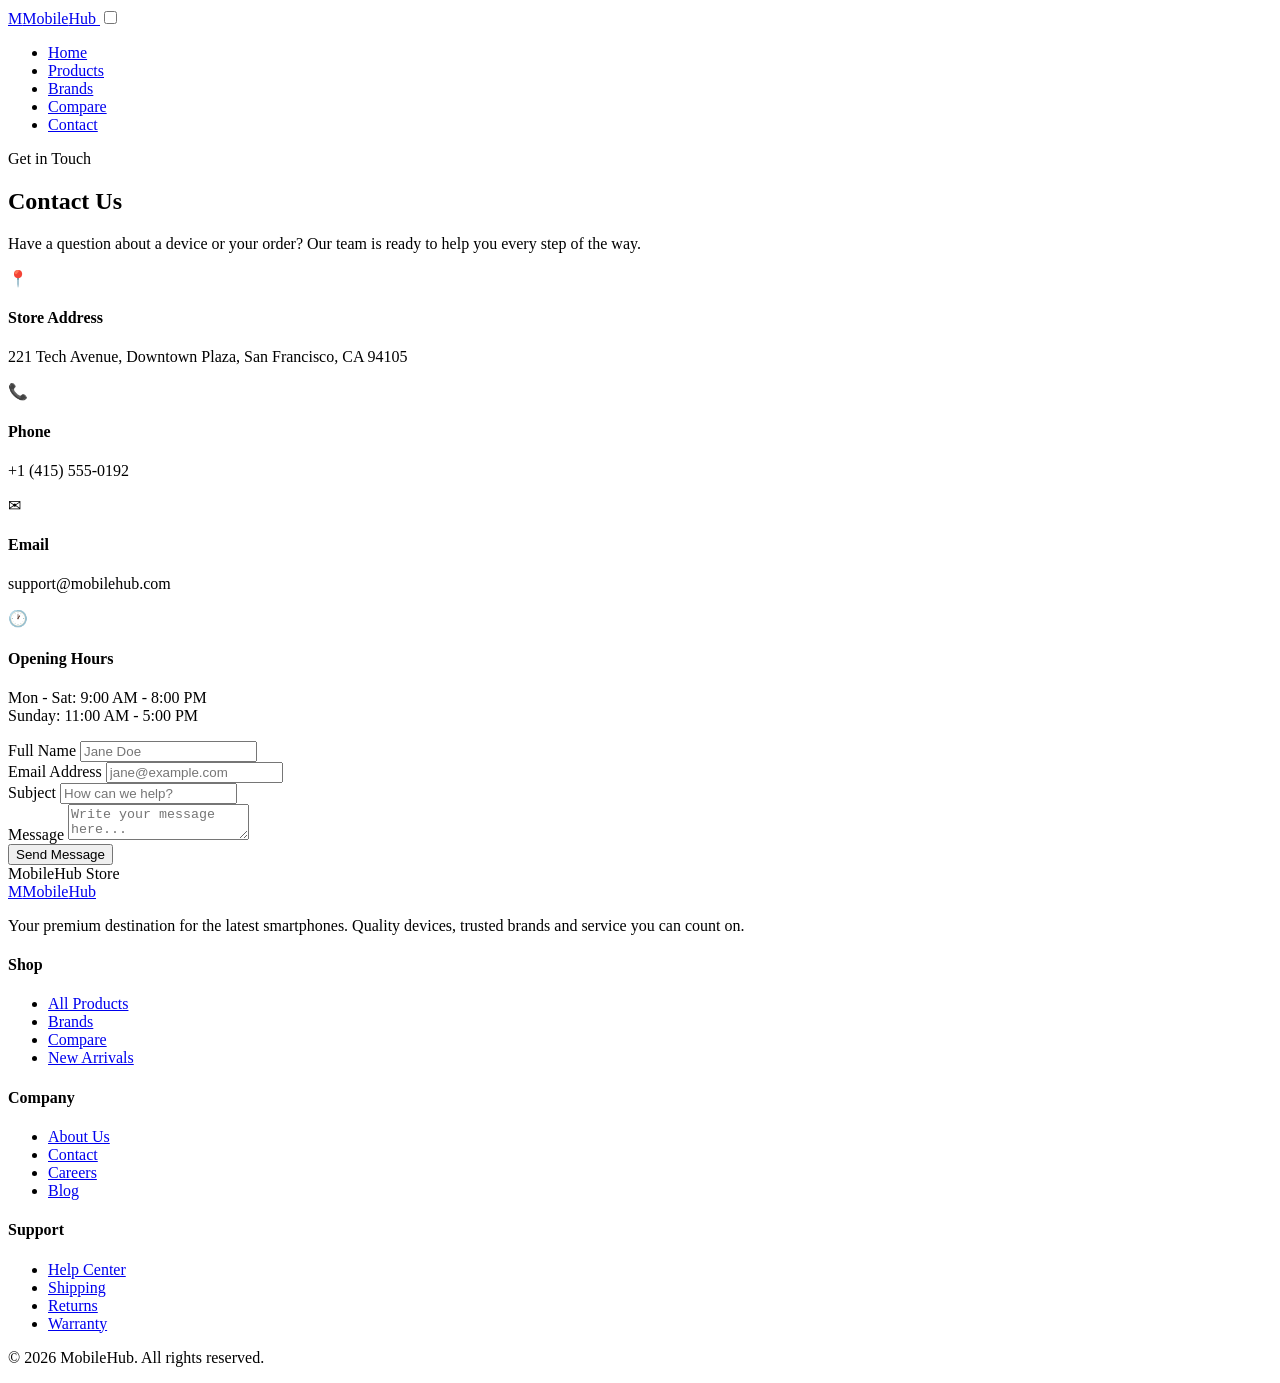
==== Contact.html @ 5c553da0 "Add files via upload" ====
<!DOCTYPE html>
<html lang="en">
<head>
  <meta charset="UTF-8" />
  <meta name="viewport" content="width=device-width, initial-scale=1.0" />
  <title>Contact Us | MobileHub Smartphone Store</title>
  <meta name="description" content="Get in touch with MobileHub. Visit our store, send us a message or call our support team. We're here to help you find the perfect smartphone." />
  <link rel="stylesheet" href="css/style1.css" />
</head>
<body>

  <!-- ============ Navigation ============ -->
  <header class="navbar">
    <nav class="container nav-inner">
      <a href="index.html" class="logo">
        <span class="logo-mark">M</span>Mobile<span>Hub</span>
      </a>
      <input type="checkbox" id="nav-toggle" class="nav-toggle" />
      <label for="nav-toggle" class="nav-toggle-label" aria-label="Toggle menu">
        <span></span><span></span><span></span>
      </label>
      <ul class="nav-links">
        <li><a href="index.html">Home</a></li>
        <li><a href="products.html">Products</a></li>
        <li><a href="brands.html">Brands</a></li>
        <li><a href="compare.html">Compare</a></li>
        <li><a href="contact.html" class="active">Contact</a></li>
      </ul>
    </nav>
  </header>

  <!-- ============ Page Banner ============ -->
  <section class="page-banner">
    <div class="container">
      <span class="eyebrow">Get in Touch</span>
      <h1>Contact Us</h1>
      <p>Have a question about a device or your order? Our team is ready to help you every step of the way.</p>
    </div>
  </section>

  <!-- ============ Contact Section ============ -->
  <section class="section">
    <div class="container">
      <div class="contact-grid">

        <!-- Contact information -->
        <div class="contact-info">
          <div class="info-item">
            <div class="info-icon">&#128205;</div>
            <div>
              <h4>Store Address</h4>
              <p>221 Tech Avenue, Downtown Plaza, San Francisco, CA 94105</p>
            </div>
          </div>
          <div class="info-item">
            <div class="info-icon">&#128222;</div>
            <div>
              <h4>Phone</h4>
              <p>+1 (415) 555-0192</p>
            </div>
          </div>
          <div class="info-item">
            <div class="info-icon">&#9993;</div>
            <div>
              <h4>Email</h4>
              <p>support@mobilehub.com</p>
            </div>
          </div>
          <div class="info-item">
            <div class="info-icon">&#128336;</div>
            <div>
              <h4>Opening Hours</h4>
              <p>Mon - Sat: 9:00 AM - 8:00 PM<br />Sunday: 11:00 AM - 5:00 PM</p>
            </div>
          </div>
        </div>

        <!-- Contact form -->
        <form class="contact-form" action="#" method="post">
          <div class="form-row">
            <div class="form-group">
              <label for="name">Full Name</label>
              <input type="text" id="name" name="name" placeholder="Jane Doe" required />
            </div>
            <div class="form-group">
              <label for="email">Email Address</label>
              <input type="email" id="email" name="email" placeholder="jane@example.com" required />
            </div>
          </div>
          <div class="form-group">
            <label for="subject">Subject</label>
            <input type="text" id="subject" name="subject" placeholder="How can we help?" required />
          </div>
          <div class="form-group">
            <label for="message">Message</label>
            <textarea id="message" name="message" placeholder="Write your message here..." required></textarea>
          </div>
          <button type="submit" class="btn btn-primary">Send Message</button>
        </form>

      </div>

      <!-- ============ Map Placeholder ============ -->
      <div class="map-section">
        <div class="map-placeholder">
          <div class="map-route"></div>
          <div class="map-pin">
            <div class="pin-dot"></div>
            <span class="pin-label">MobileHub Store</span>
          </div>
        </div>
      </div>

    </div>
  </section>

  <!-- ============ Footer ============ -->
  <footer class="footer">
    <div class="container">
      <div class="footer-grid">
        <div class="footer-about">
          <a href="index.html" class="logo"><span class="logo-mark">M</span>Mobile<span>Hub</span></a>
          <p>Your premium destination for the latest smartphones. Quality devices, trusted brands and service you can count on.</p>
        </div>
        <div class="footer-col">
          <h4>Shop</h4>
          <ul>
            <li><a href="products.html">All Products</a></li>
            <li><a href="brands.html">Brands</a></li>
            <li><a href="compare.html">Compare</a></li>
            <li><a href="index.html">New Arrivals</a></li>
          </ul>
        </div>
        <div class="footer-col">
          <h4>Company</h4>
          <ul>
            <li><a href="index.html">About Us</a></li>
            <li><a href="contact.html">Contact</a></li>
            <li><a href="index.html">Careers</a></li>
            <li><a href="index.html">Blog</a></li>
          </ul>
        </div>
        <div class="footer-col">
          <h4>Support</h4>
          <ul>
            <li><a href="contact.html">Help Center</a></li>
            <li><a href="index.html">Shipping</a></li>
            <li><a href="index.html">Returns</a></li>
            <li><a href="index.html">Warranty</a></li>
          </ul>
        </div>
      </div>
      <div class="footer-bottom">
        <p>&copy; 2026 MobileHub. All rights reserved.</p>
      </div>
    </div>
  </footer>

</body>
</html>
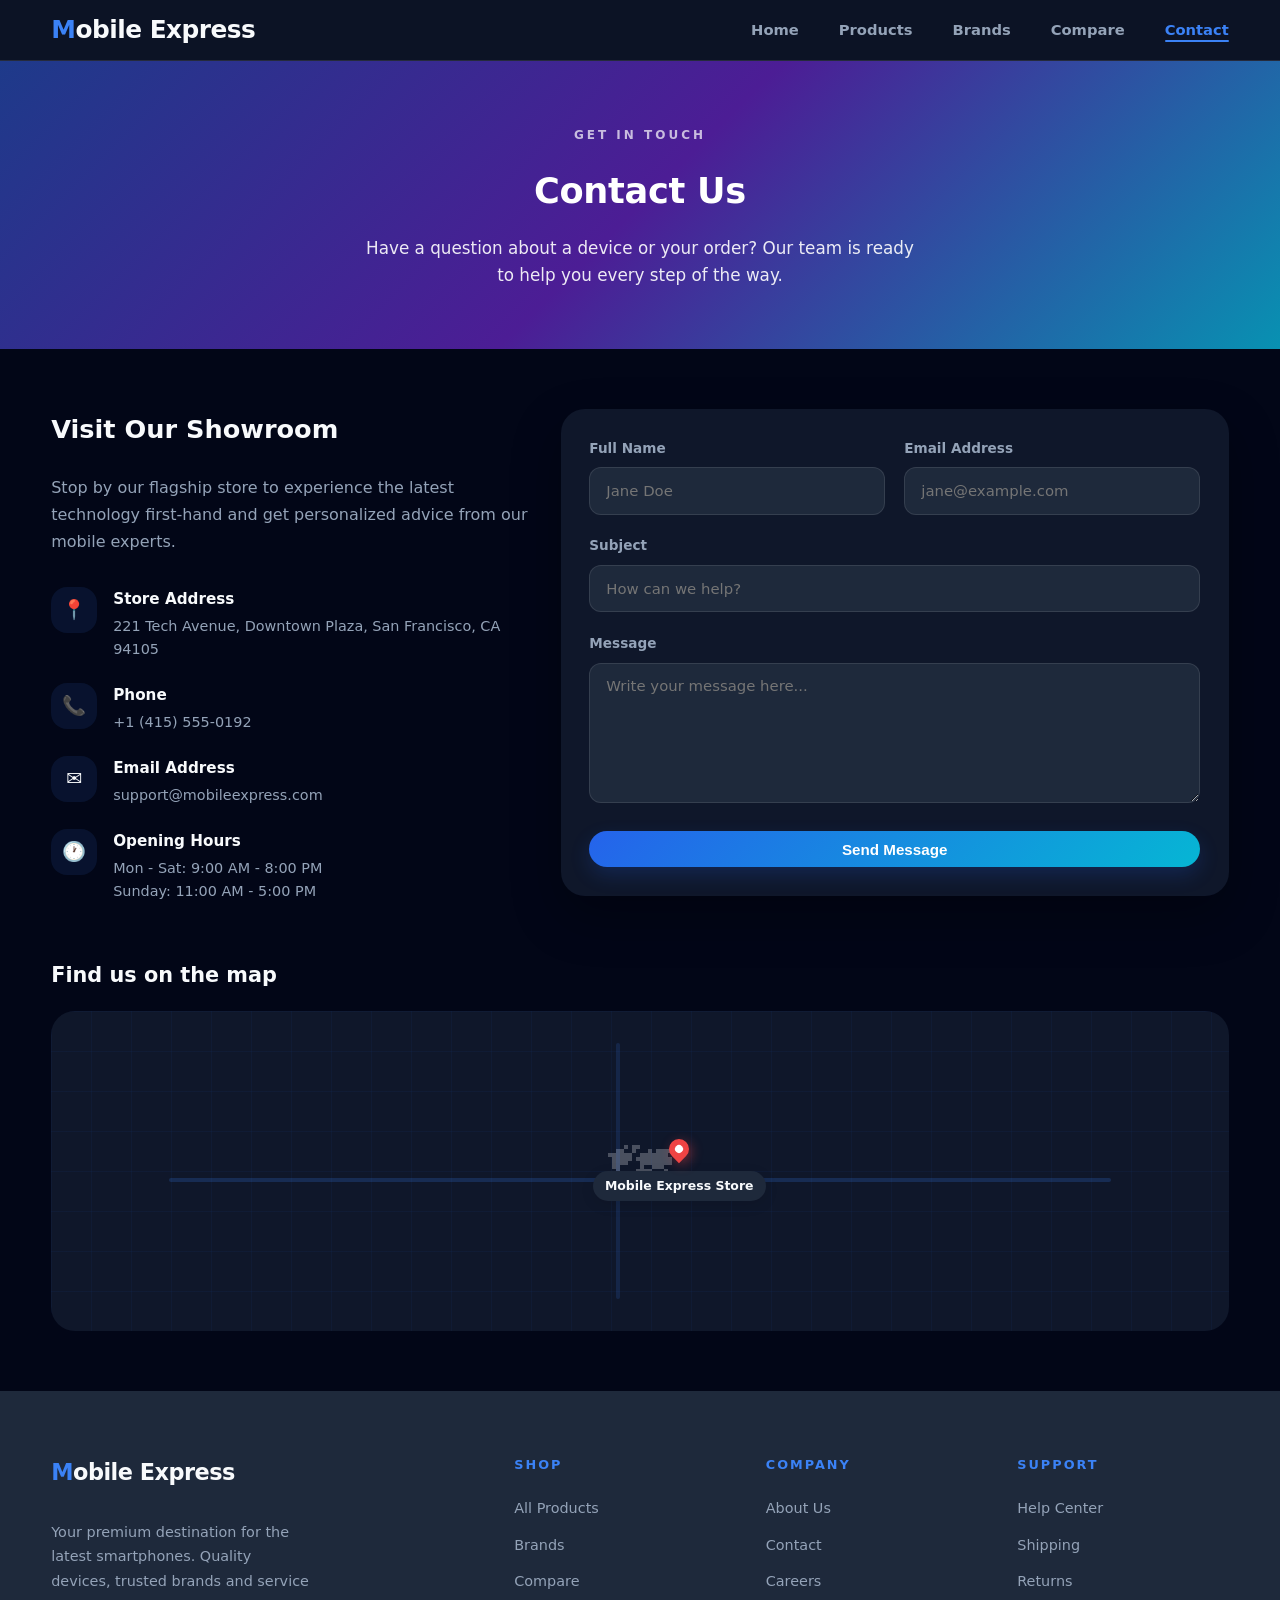
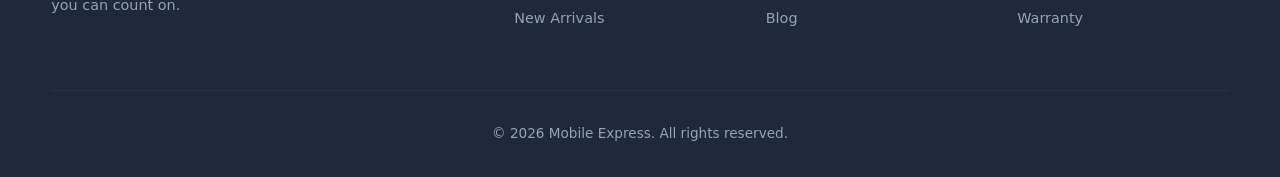
==== commit 413fca0b: "Update Contact.html" ====
--- a/Contact.html
+++ b/Contact.html
@@ -3,18 +3,16 @@
 <head>
   <meta charset="UTF-8" />
   <meta name="viewport" content="width=device-width, initial-scale=1.0" />
-  <title>Contact Us | MobileHub Smartphone Store</title>
-  <meta name="description" content="Get in touch with MobileHub. Visit our store, send us a message or call our support team. We're here to help you find the perfect smartphone." />
-  <link rel="stylesheet" href="css/style1.css" />
+  <title>Contact Us | Mobile Express Smartphone Store</title>
+  <meta name="description" content="Get in touch with Mobile Express. Visit our store, send us a message or call our support team." />
+  <link rel="stylesheet" href="style.css" />
 </head>
 <body>
 
-  <!-- ============ Navigation ============ -->
+  <!-- ===== Navigation ===== -->
   <header class="navbar">
     <nav class="container nav-inner">
-      <a href="index.html" class="logo">
-        <span class="logo-mark">M</span>Mobile<span>Hub</span>
-      </a>
+      <a href="index.html" class="logo"><span class="logo-mark">M</span>obile Express</a>
       <input type="checkbox" id="nav-toggle" class="nav-toggle" />
       <label for="nav-toggle" class="nav-toggle-label" aria-label="Toggle menu">
         <span></span><span></span><span></span>
@@ -29,7 +27,7 @@
     </nav>
   </header>
 
-  <!-- ============ Page Banner ============ -->
+  <!-- ===== Page Banner ===== -->
   <section class="page-banner">
     <div class="container">
       <span class="eyebrow">Get in Touch</span>
@@ -38,75 +36,89 @@
     </div>
   </section>
 
-  <!-- ============ Contact Section ============ -->
+  <!-- ===== Contact Section ===== -->
   <section class="section">
     <div class="container">
       <div class="contact-grid">
 
         <!-- Contact information -->
         <div class="contact-info">
-          <div class="info-item">
-            <div class="info-icon">&#128205;</div>
-            <div>
-              <h4>Store Address</h4>
-              <p>221 Tech Avenue, Downtown Plaza, San Francisco, CA 94105</p>
+          <h3>Visit Our Showroom</h3>
+          <p>Stop by our flagship store to experience the latest technology first-hand and get personalized advice from our mobile experts.</p>
+          
+          <div class="info-items">
+            <div class="info-item">
+              <div class="info-icon">&#128205;</div>
+              <div>
+                <h4>Store Address</h4>
+                <p>221 Tech Avenue, Downtown Plaza, San Francisco, CA 94105</p>
+              </div>
             </div>
-          </div>
-          <div class="info-item">
-            <div class="info-icon">&#128222;</div>
-            <div>
-              <h4>Phone</h4>
-              <p>+1 (415) 555-0192</p>
+            <div class="info-item">
+              <div class="info-icon">&#128222;</div>
+              <div>
+                <h4>Phone</h4>
+                <p>+1 (415) 555-0192</p>
+              </div>
             </div>
-          </div>
-          <div class="info-item">
-            <div class="info-icon">&#9993;</div>
-            <div>
-              <h4>Email</h4>
-              <p>support@mobilehub.com</p>
+            <div class="info-item">
+              <div class="info-icon">&#9993;</div>
+              <div>
+                <h4>Email Address</h4>
+                <p>support@mobileexpress.com</p>
+              </div>
             </div>
-          </div>
-          <div class="info-item">
-            <div class="info-icon">&#128336;</div>
-            <div>
-              <h4>Opening Hours</h4>
-              <p>Mon - Sat: 9:00 AM - 8:00 PM<br />Sunday: 11:00 AM - 5:00 PM</p>
+            <div class="info-item">
+              <div class="info-icon">&#128336;</div>
+              <div>
+                <h4>Opening Hours</h4>
+                <p>Mon - Sat: 9:00 AM - 8:00 PM<br>Sunday: 11:00 AM - 5:00 PM</p>
+              </div>
             </div>
           </div>
         </div>
 
         <!-- Contact form -->
-        <form class="contact-form" action="#" method="post">
-          <div class="form-row">
-            <div class="form-group">
-              <label for="name">Full Name</label>
-              <input type="text" id="name" name="name" placeholder="Jane Doe" required />
+        <div class="contact-form">
+          <form action="#" method="post">
+            <div class="form-row">
+              <div class="form-group">
+                <label for="name">Full Name</label>
+                <input type="text" id="name" name="name" placeholder="Jane Doe" required />
+              </div>
+              <div class="form-group">
+                <label for="email">Email Address</label>
+                <input type="email" id="email" name="email" placeholder="jane@example.com" required />
+              </div>
             </div>
             <div class="form-group">
-              <label for="email">Email Address</label>
-              <input type="email" id="email" name="email" placeholder="jane@example.com" required />
+              <label for="subject">Subject</label>
+              <input type="text" id="subject" name="subject" placeholder="How can we help?" required />
             </div>
+            <div class="form-group">
+              <label for="message">Message</label>
+              <textarea id="message" name="message" placeholder="Write your message here..." required></textarea>
+            </div>
+            <button type="submit" class="btn btn-primary">Send Message</button>
+          </form>
+
+          <div class="form-success-msg">
+            <h4>Message Sent!</h4>
+            <p>Thanks for reaching out. We'll get back to you within 24 hours.</p>
           </div>
-          <div class="form-group">
-            <label for="subject">Subject</label>
-            <input type="text" id="subject" name="subject" placeholder="How can we help?" required />
-          </div>
-          <div class="form-group">
-            <label for="message">Message</label>
-            <textarea id="message" name="message" placeholder="Write your message here..." required></textarea>
-          </div>
-          <button type="submit" class="btn btn-primary">Send Message</button>
-        </form>
-
+        </div>
       </div>
 
-      <!-- ============ Map Placeholder ============ -->
+      <!-- ===== Map Placeholder ===== -->
       <div class="map-section">
+        <h3>Find us on the map</h3>
         <div class="map-placeholder">
-          <div class="map-route"></div>
-          <div class="map-pin">
-            <div class="pin-dot"></div>
-            <span class="pin-label">MobileHub Store</span>
+          <div class="map-grid"></div>
+          <div class="map-road-h"></div>
+          <div class="map-road-v"></div>
+          <div class="map-pin-wrap">
+            <div class="pin-circle"></div>
+            <span class="pin-label">Mobile Express Store</span>
           </div>
         </div>
       </div>
@@ -114,12 +126,12 @@
     </div>
   </section>
 
-  <!-- ============ Footer ============ -->
+  <!-- ===== Footer ===== -->
   <footer class="footer">
     <div class="container">
       <div class="footer-grid">
         <div class="footer-about">
-          <a href="index.html" class="logo"><span class="logo-mark">M</span>Mobile<span>Hub</span></a>
+          <a href="index.html" class="logo"><span class="logo-mark">M</span>obile Express</a>
           <p>Your premium destination for the latest smartphones. Quality devices, trusted brands and service you can count on.</p>
         </div>
         <div class="footer-col">
@@ -151,10 +163,10 @@
         </div>
       </div>
       <div class="footer-bottom">
-        <p>&copy; 2026 MobileHub. All rights reserved.</p>
+        <p>&copy; 2026 Mobile Express. All rights reserved.</p>
       </div>
     </div>
   </footer>
 
 </body>
-</html>+</html>
--- a/style.css
+++ b/style.css
@@ -0,0 +1,880 @@
+*, *::before, *::after { margin: 0; padding: 0; box-sizing: border-box; }
+
+html { scroll-behavior: smooth; font-size: 16px; }
+
+:root {
+  --primary: #3B82F6;
+  --secondary: #8B5CF6;
+  --accent: #22D3EE;
+  --highlight: #FB923C;
+  --bg: #020617;
+  --surface: #0F172A;
+  --text-primary: #F8FAFC;
+  --text-secondary: #94A3B8;
+  --glass: rgba(15, 23, 42, 0.8);
+  --shadow: 0 20px 50px rgba(0, 0, 0, 0.3);
+  --gradient-hero: linear-gradient(135deg, #1E3A8A, #4C1D95, #0891B2);
+  --gradient-btn: linear-gradient(135deg, #2563EB, #06B6D4);
+  --gradient-card: linear-gradient(145deg, #1E293B, #0F172A);
+  --radius: 24px;
+}
+
+body {
+  font-family: 'Inter', 'Segoe UI', system-ui, -apple-system, sans-serif;
+  line-height: 1.6;
+  color: var(--text-primary);
+  background: var(--bg);
+}
+
+img { width: 100%; display: block; object-fit: cover; }
+a  { text-decoration: none; color: inherit; }
+ul { list-style: none; }
+
+.container {
+  width: 92%;
+  max-width: 1200px;
+  margin: 0 auto;
+}
+
+/* ---------- Typography Helpers ---------- */
+.eyebrow {
+  display: inline-block;
+  font-size: .75rem;
+  font-weight: 700;
+  letter-spacing: 3px;
+  text-transform: uppercase;
+  color: var(--primary);
+  margin-bottom: .6rem;
+}
+
+/* ---------- Buttons ---------- */
+.btn {
+  display: inline-flex;
+  align-items: center;
+  gap: .45rem;
+  padding: .6rem 1.4rem;
+  border-radius: 50px; /* Pill shaped */
+  font-weight: 600;
+  font-size: .95rem;
+  transition: all .3s cubic-bezier(0.4, 0, 0.2, 1);
+  cursor: pointer;
+  border: none;
+}
+
+.btn-primary {
+  background: var(--gradient-btn);
+  color: #fff;
+  box-shadow: 0 8px 20px rgba(37, 99, 235, 0.2);
+}
+.btn-primary:hover {
+  transform: translateY(-3px);
+  box-shadow: 0 12px 25px rgba(37, 99, 235, 0.3);
+  filter: brightness(1.1);
+}
+
+.btn-outline {
+  background: transparent;
+  color: var(--primary);
+  border: 2px solid var(--primary);
+}
+.btn-outline:hover {
+  background: var(--primary);
+  color: #fff;
+  transform: translateY(-3px);
+}
+.btn white{
+  background:#FFFFFF;
+  color: #020617;
+  background: var(--surface);
+  color: var(--primary);
+  box-shadow: var(--shadow);
+}
+
+.btn-white:hover {
+  transform: translateY(-3px);
+  box-shadow: 0 20px 45px rgba(0,0,0,0.12);
+}
+
+/* =============================================
+   NAVIGATION
+============================================= */
+.navbar {
+  position: sticky;
+  top: 0;
+  z-index: 999;
+  background: var(--glass);
+  backdrop-filter: blur(12px);
+  border-bottom: 1px solid rgba(255, 255, 255, 0.1);
+}
+
+.nav-inner {
+  display: flex;
+  align-items: center;
+  justify-content: space-between;
+  height: 60px;
+}
+
+.logo {
+  font-size: 1.55rem;
+  font-weight: 800;
+  letter-spacing: -.5px;
+  color: var(--text-primary);
+}
+.logo .logo-mark { color: var(--primary); }
+
+.nav-links {
+  display: flex;
+  gap: 2.5rem;
+}
+.nav-links a {
+  font-size: .92rem;
+  font-weight: 600;
+  color: var(--text-secondary);
+  transition: color .2s;
+  position: relative;
+}
+.nav-links a::after {
+  content: '';
+  position: absolute;
+  bottom: -4px;
+  left: 0;
+  width: 0;
+  height: 2px;
+  background: var(--primary);
+  border-radius: 2px;
+  transition: width .25s;
+}
+.nav-links a:hover,
+.nav-links .active { color: var(--primary); }
+.nav-links a:hover::after,
+.nav-links .active::after { width: 100%; }
+
+/* hamburger */
+.nav-toggle { display: none; }
+.nav-toggle-label {
+  display: none; /* Desktop */
+  flex-direction: column;
+  gap: 5px;
+  cursor: pointer;
+}
+.nav-toggle-label span {
+  display: block;
+  width: 24px;
+  height: 2px;
+  background: #F5F5F5;
+  border-radius: 2px;
+  transition: .3s;
+}
+
+/* =============================================
+   HERO — index.html
+============================================= */
+.hero {
+  padding: 60px 0 40px;
+  background: var(--gradient-hero);
+  overflow: hidden;
+}
+
+.hero-grid {
+  display: grid;
+  grid-template-columns: 1fr 1fr;
+  gap: 4rem;
+  align-items: center;
+}
+
+.hero-content h1 {
+  font-size: 2.6rem;
+  font-weight: 800;
+  line-height: 1.15;
+  margin-bottom: 1.2rem;
+  color: #FFFFFF;
+  letter-spacing: -.5px;
+}
+
+.highlight { color: #FFFFFF; text-decoration: underline decoration-color(var(--accent)); }
+
+.hero-content p {
+  color: rgba(255, 255, 255, 0.9);
+  font-size: 1rem;
+  max-width: 480px;
+  margin-bottom: 1.5rem;
+}
+
+.hero-actions {
+  display: flex;
+  gap: 1rem;
+  flex-wrap: wrap;
+  margin-bottom: 2.5rem;
+}
+
+.hero-stats {
+  display: flex;
+  gap: 2.5rem;
+}
+.stat strong {
+  display: block;
+  font-size: 1.4rem;
+  font-weight: 800;
+  color: #FFFFFF;
+}
+.stat span {
+  font-size: .75rem;
+  color: rgba(255, 255, 255, 0.7);
+  font-weight: 600;
+  text-transform: uppercase;
+  letter-spacing: 1px;
+}
+
+.hero-img-wrap {
+  position: relative;
+}
+.hero-img-wrap img {
+  border-radius: var(--radius);
+  box-shadow: 0 30px 80px rgba(0, 0, 0, 0.2);
+  aspect-ratio: 4/3;
+  border: 1px solid rgba(255, 255, 255, 0.1);
+}
+.hero-badge {
+  position: absolute;
+  bottom: 24px;
+  left: -20px;
+  background: var(--glass);
+  backdrop-filter: blur(12px);
+  border-radius: 16px;
+  padding: 12px 18px;
+  box-shadow: 0 8px 30px rgba(0,0,0,0.1);
+  display: flex;
+  align-items: center;
+  gap: 10px;
+  font-size: .85rem;
+  font-weight: 700;
+  color: var(--text-primary);
+  white-space: nowrap;
+}
+.hero-badge .dot {
+  width: 10px;
+  height: 10px;
+  border-radius: 50%;
+  background: #22c55e;
+  flex-shrink: 0;
+  animation: pulse 2s infinite;
+}
+@keyframes pulse {
+  0%,100% { box-shadow: 0 0 0 0 rgba(34,197,94,.5); }
+  50%      { box-shadow: 0 0 0 6px rgba(34,197,94,0); }
+}
+
+/* =============================================
+   SECTIONS
+============================================= */
+.section { padding: 60px 0; }
+.section-alt { background: #0B1120; }
+
+.section-head {
+  text-align: center;
+  max-width: 580px;
+  margin: 0 auto 3.5rem;
+}
+.section-head h2 {
+  font-size: 1.8rem;
+  font-weight: 800;
+  margin-bottom: .6rem;
+  letter-spacing: -.3px;
+  color: var(--text-primary);
+}
+.section-head p { color: var(--text-secondary); }
+
+/* =============================================
+   PRODUCT CARDS
+============================================= */
+.product-grid {
+  display:inline;
+  display: grid;
+  grid-template-columns: repeat(auto-fill, minmax(210px, 1fr));
+  gap: 5rem;
+}
+
+.product-card {
+  background: var(--gradient-card);
+  border-radius: var(--radius);
+  overflow: hidden;
+  box-shadow: var(--shadow);
+  transition: all .4s cubic-bezier(0.4, 0, 0.2, 1);
+  border: 1px solid rgba(255, 255, 255, 0.05);
+  text-align: center;
+  position: relative;
+  min-height: 40px;
+  display: flex;
+  flex-direction: column;
+  justify-content: space-between;
+  color: var(--text-primary);
+}
+.product-card:hover {
+  transform: translateY(-10px);
+  box-shadow: 0 25px 60px rgba(0,0,0,0.4);
+}
+
+.product-media {
+  background: rgba(255, 255, 255, 0.03);
+  overflow: hidden;
+  display: flex;
+  align-items: center;
+  justify-content: center;
+  padding: 1rem;
+  height: 200px;
+}
+.product-media img {
+  max-height: 180px;
+  width: auto;
+  object-fit: contain;
+  transition: transform .5s cubic-bezier(0.4, 0, 0.2, 1);
+}
+.product-card:hover .product-media img { transform: scale(1.06); }
+
+.product-info { 
+  padding: 1.2rem 1rem 0.5rem;
+  display: flex;
+  flex-direction: column;
+  gap: 0.6rem;
+  flex: 1;
+}
+.product-brand {
+  font-size: .75rem;
+  font-weight: 700;
+  letter-spacing: 2px;
+  text-transform: uppercase;
+  color: var(--accent);
+}
+.product-name {
+  font-size: 1.05rem;
+  font-weight: 700;
+  color: var(--text-primary);
+}
+.product-storage {
+  font-size: .82rem;
+  color: var(--text-secondary);
+  margin-bottom: 1rem;
+}
+.product-foot {
+  padding: 1rem 1.5rem 1.8rem;
+  margin-top: auto;
+}
+.product-price {
+  font-size: 1.2rem;
+  font-weight: 800;
+  color:#F5F5F5;
+}
+.product-btn {
+  width: 100%;
+  justify-content: center;
+  background: var(--gradient-btn);
+  color: #FFFFFF;
+  padding: .5rem 1.2rem;
+  border-radius: 50px;
+  font-size: .8rem;
+  font-weight: 700;
+  transition: all .3s;
+  cursor: pointer;
+  border: none;
+  box-shadow: 0 4px 12px rgba(37, 99, 235, 0.2);
+}
+.product-btn:hover {
+  filter: brightness(1.1);
+  box-shadow: 0 6px 18px rgba(37, 99, 235, 0.3);
+}
+
+/* Brand specific classes */
+.card-apple:hover { border-color: #1E1E1E; box-shadow: 0 15px 45px rgba(30, 30, 30, 0.1); }
+.card-samsung:hover { border-color: var(--accent); box-shadow: 0 15px 45px rgba(6, 182, 212, 0.2); }
+.card-oneplus:hover { border-color: #ef4444; box-shadow: 0 15px 45px rgba(239, 68, 68, 0.2); }
+.card-xiaomi:hover { border-color: var(--highlight); box-shadow: 0 15px 45px rgba(249, 115, 22, 0.2); }
+.card-google:hover { border-color: var(--secondary); box-shadow: 0 15px 45px rgba(124, 58, 237, 0.2); }
+.card-neutral:hover { border-color: var(--primary); }
+
+/* =============================================
+   FEATURES / WHY US
+============================================= */
+.feature-grid {
+  display: grid;
+  grid-template-columns: repeat(auto-fill, minmax(240px, 1fr));
+  gap: 1.8rem;
+}
+
+.feature-card {
+  background: var(--surface);
+  border-radius: var(--radius);
+  padding: 2.2rem 1.8rem;
+  text-align: center;
+  border: 1px solid rgba(255, 255, 255, 0.05);
+  box-shadow: var(--shadow);
+  transition: all .3s ease;
+}
+.feature-card:hover {
+  transform: translateY(-5px);
+}
+.feature-icon {
+  width: 54px;
+  height: 60px;
+  background: rgba(59, 130, 246, 0.1);
+  border-radius: 16px;
+  display: flex;
+  align-items: center;
+  justify-content: center;
+  font-size: 1.6rem;
+  margin: 0 auto 1.2rem;
+}
+.feature-card h3 {
+  font-size: 1.05rem;
+  font-weight: 700;
+  margin-bottom: .6rem;
+}
+.feature-card p { color: var(--text-secondary); font-size: .92rem; }
+
+/* =============================================
+   CTA BAND
+============================================= */
+.cta-band {
+  background: var(--gradient-btn);
+  border-radius: 28px;
+  padding: 3.5rem 2.5rem;
+  text-align: center;
+  color: #fff;
+  position: relative;
+  overflow: hidden;
+}
+.cta-band::before {
+  content: '';
+  position: absolute;
+  top: -60px;
+  right: -60px;
+  width: 260px;
+  height: 260px;
+  border-radius: 50%;
+  background: rgba(255,255,255,.06);
+}
+.cta-band::after {
+  content: '';
+  position: absolute;
+  bottom: -80px;
+  left: -40px;
+  width: 300px;
+  height: 300px;
+  border-radius: 50%;
+  background: rgba(255,255,255,.05);
+}
+.cta-band h2 {
+  font-size: 2rem;
+  font-weight: 800;
+  margin-bottom: .8rem;
+  position: relative;
+  z-index: 1;
+}
+.cta-band p {
+  max-width: 520px;
+  margin: 0 auto 2rem;
+  opacity: .85;
+  position: relative;
+  z-index: 1;
+}
+.cta-band .btn { position: relative; z-index: 1; }
+
+/* =============================================
+   PAGE BANNER (inner pages)
+============================================= */
+.page-banner {
+  background: var(--gradient-hero);
+  color: #fff;
+  text-align: center;
+  padding: 60px 20px;
+}
+.page-banner .eyebrow { color: rgba(255,255,255,.7); }
+.page-banner h1 {
+  font-size: 2.2rem;
+  font-weight: 800;
+  margin: .5rem 0 1rem;
+  letter-spacing: -.3px;
+}
+.page-banner p {
+  font-size: 1.05rem;
+  max-width: 560px;
+  margin: 0 auto;
+  opacity: .9;
+}
+
+/* =============================================
+   PRODUCT DETAIL PAGE
+============================================= */
+.detail-grid {
+  display: grid;
+  grid-template-columns: 1fr 1fr;
+  gap: 2.5rem;
+  align-items: start;
+  margin-top: 2rem;
+}
+
+.detail-gallery img {
+  border-radius: var(--radius);
+  box-shadow: var(--shadow);
+  background: var(--surface);
+}
+
+.detail-info .price {
+  font-size: 2rem;
+  font-weight: 800;
+  color: var(--primary);
+  margin: 1rem 0;
+  display: block;
+}
+
+.specs-list {
+  margin: 2rem 0;
+  padding: 1.5rem;
+  background: var(--surface);
+  box-shadow: var(--shadow);
+  border-radius: 16px;
+}
+
+.spec-item {
+  display: flex;
+  justify-content: space-between;
+  padding: 0.8rem 0;
+  border-bottom: 1px solid rgba(0,0,0,0.05);
+}
+.spec-item:last-child { border: none; }
+.spec-label { font-weight: 700; color: var(--text-secondary); }
+
+/* =============================================
+   BRANDS PAGE
+============================================= */
+.brand-grid {
+  display: grid;
+  grid-template-columns: repeat(auto-fill, minmax(260px, 1fr));
+  gap: 1.8rem;
+}
+
+.brand-card {
+  background: var(--surface);
+  border-radius: var(--radius);
+  padding: 2.5rem 2rem;
+  text-align: center;
+  border: 1px solid rgba(169, 47, 47, 0.08);
+  box-shadow: var(--shadow);
+  transition: transform .3s, box-shadow .3s;
+}
+.brand-card:hover {
+  transform: translateY(-20px);
+  box-shadow: 0 20px 50px rgba(244, 244, 244, 0.1);
+}
+.brand-logo {
+  height: 100px;
+  display: flex;
+  align-items: center;
+  justify-content: center;
+  margin-bottom: 1.4rem;
+}
+.brand-logo img {
+  max-height: 100px;
+  width: auto;
+  object-fit: contain;
+}
+.brand-card h3 {
+  font-size: 1.15rem;
+  font-weight: 700;
+  margin-bottom: .5rem;
+  color: var(--text-primary);
+}
+.brand-card p { color: var(--text-secondary); font-size: .9rem; line-height: 1.6; }
+
+/* =============================================
+   COMPARE PAGE
+============================================= */
+.table-wrap { overflow-x: auto; border-radius: 20px; box-shadow: 0 4px 30px rgba(0,0,0,.08); }
+
+.compare-table {
+  width: 100%;
+  border-collapse: collapse;
+  background: var(--surface);
+  min-width: 640px;
+  color: var(--text-primary);
+}
+.compare-table th,
+.compare-table td {
+  padding: 16px 20px;
+  text-align: center;
+  border-bottom: 1px solid rgba(0,0,0,0.05);
+  font-size: .93rem;
+}
+.compare-table thead tr th { background: var(--primary); color: #fff; }
+.compare-table thead tr th:first-child { border-radius: 20px 0 0 0; }
+.compare-table thead tr th:last-child  { border-radius: 0 20px 0 0; }
+
+.phone-head { padding: 20px 12px; }
+.phone-head img {
+  width: 70px;
+  height: 70px;
+  object-fit: cover;
+  border-radius: 16px;
+  margin: 0 auto 8px;
+}
+.phone-head div { font-weight: 700; font-size: .88rem; }
+
+.row-label { font-weight: 700; text-align: left; color: var(--text-secondary); font-size: .85rem; text-transform: uppercase; letter-spacing: 1px; }
+.compare-table tbody tr:nth-child(odd) { background: rgba(255, 255, 255, 0.02); }
+.compare-table tbody tr:last-child td:first-child { border-radius: 0 0 0 20px; }
+.compare-table tbody tr:last-child td:last-child  { border-radius: 0 0 20px 0; }
+.cell-price { font-weight: 800; color: var(--primary); font-size: 1.05rem; }
+
+/* =============================================
+   CONTACT PAGE
+============================================= */
+.contact-grid {
+  display: grid;
+  grid-template-columns: 1fr 1.4fr;
+  gap: 2rem;
+  align-items: start;
+}
+
+.contact-info h3 {
+  font-size: 1.6rem;
+  font-weight: 800;
+  margin-bottom: 1.5rem;
+}
+.contact-info > p { color: var(--text-secondary); margin-bottom: 2rem; line-height: 1.7; }
+
+.info-items { display: flex; flex-direction: column; gap: 1.4rem; }
+.info-item {
+  display: flex;
+  gap: 1rem;
+  align-items: flex-start;
+}
+.info-icon {
+  width: 46px;
+  height: 46px;
+  border-radius: 16px;
+  background: rgba(59, 130, 246, 0.1);
+  display: flex;
+  align-items: center;
+  justify-content: center;
+  font-size: 1.2rem;
+  flex-shrink: 0;
+}
+.info-item h4 { font-weight: 700; margin-bottom: .2rem; font-size: .95rem; }
+.info-item p  { color: var(--text-secondary); font-size: .9rem; }
+
+.contact-form {
+  background: var(--surface);
+  padding: 1.8rem;
+  border-radius: var(--radius);
+  box-shadow: var(--shadow);
+}
+.form-row { display: grid; grid-template-columns: 1fr 1fr; gap: 1.2rem; }
+.form-group { margin-bottom: 1.3rem; }
+.form-group label {
+  display: block;
+  font-size: .85rem;
+  font-weight: 700;
+  margin-bottom: .5rem;
+  color: var(--text-secondary);
+}
+.form-group input,
+.form-group textarea,
+.form-group select {
+  width: 100%;
+  padding: .85rem 1rem;
+  border: 1.5px solid rgba(255, 255, 255, 0.1);
+  border-radius: 12px;
+  font-size: .93rem;
+  font-family: inherit;
+  color: var(--text-primary);
+  background: #1E293B;
+  transition: border-color .2s, box-shadow .2s;
+  outline: none;
+}
+.form-group input:focus,
+.form-group textarea:focus,
+.form-group select:focus {
+  border-color: var(--primary);
+  box-shadow: 0 0 0 4px rgba(37, 99, 237, 0.05);
+}
+.form-group textarea { min-height: 140px; resize: vertical; }
+.contact-form .btn { width: 100%; justify-content: center; }
+
+.form-success-msg {
+  display: none;
+  text-align: center;
+  padding: 2rem;
+  background: #f0fdf4;
+  border: 1px solid #bbf7d0;
+  border-radius: 16px;
+  color: #15803d;
+}
+.form-success-msg h4 { margin-bottom: 0.5rem; }
+.form-success-msg p { font-size: 0.9rem; color: #15803d; }
+.form-submitted .contact-form form { display: none; }
+.form-submitted .form-success-msg { display: block; }
+
+.map-section { margin-top: 3.5rem; }
+.map-section h3 { font-size: 1.3rem; font-weight: 700; margin-bottom: 1.2rem; }
+.map-placeholder {
+  height: 320px;
+  background: #0F172A;
+  border-radius: var(--radius);
+  position: relative;
+  overflow: hidden;
+  display: flex;
+  align-items: center;
+  justify-content: center;
+}
+.map-placeholder::before {
+  content: '🗺';
+  font-size: 4rem;
+  opacity: .25;
+  position: absolute;
+}
+.map-grid {
+  position: absolute;
+  inset: 0;
+  background-image: 
+    linear-gradient(rgba(37, 99, 237, 0.05) 1px, transparent 1px), 
+    linear-gradient(90deg, rgba(37, 99, 237, 0.05) 1px, transparent 1px);
+  background-size: 40px 40px;
+}
+.map-road-h {
+  position: absolute;
+  left: 10%;
+  right: 10%;
+  height: 4px;
+  background: rgba(59, 130, 246, 0.2);
+  border-radius: 4px;
+  top: 52%;
+}
+.map-road-v {
+  position: absolute;
+  top: 10%;
+  bottom: 10%;
+  width: 4px;
+  background: rgba(59, 130, 246, 0.15);
+  border-radius: 4px;
+  left: 48%;
+}
+.map-pin-wrap {
+  position: absolute;
+  top: 40%;
+  left: 46%;
+  display: flex;
+  flex-direction: column;
+  align-items: center;
+}
+.pin-circle {
+  width: 20px;
+  height: 20px;
+  background: #ef4444;
+  border-radius: 50% 50% 50% 0;
+  transform: rotate(-45deg);
+  box-shadow: 0 4px 12px rgba(239,68,68,.4);
+}
+.pin-circle::after {
+  content: '';
+  position: absolute;
+  width: 8px;
+  height: 8px;
+  background: #fff;
+  border-radius: 50%;
+  top: 6px;
+  left: 6px;
+}
+.pin-label {
+  margin-top: 12px;
+  background: #1E293B;
+  color: #F8FAFC;
+  padding: 5px 12px;
+  border-radius: 20px;
+  font-size: .78rem;
+  font-weight: 700;
+  box-shadow: 0 4px 14px rgba(0,0,0,.1);
+  white-space: nowrap;
+}
+
+/* =============================================
+   FOOTER
+============================================= */
+.footer {
+  background: #1E293B;
+  color: var(--text-primary);
+  padding-top: 4rem;
+}
+
+.footer-grid {
+  display: grid;
+  grid-template-columns: 2fr 1fr 1fr 1fr;
+  gap: 2.5rem;
+  padding-bottom: 3rem;
+}
+
+.footer-about .logo { color: var(--text-primary); font-size: 1.4rem; margin-bottom: 1rem; display: inline-block; }
+.footer-about p { color: var(--text-secondary); font-size: .9rem; line-height: 1.7; max-width: 260px; margin-top: .8rem; }
+
+.footer-col h4 {
+  font-size: .8rem;
+  font-weight: 700;
+  letter-spacing: 2px;
+  text-transform: uppercase;
+  color: var(--primary);
+  margin-bottom: 1.2rem;
+}
+.footer-col li { margin-bottom: .7rem; }
+.footer-col a { color: var(--text-secondary); font-size: .9rem; transition: color .2s; }
+.footer-col a:hover { color: var(--primary); }
+
+.footer-bottom {
+  text-align: center;
+  padding: 2rem 0;
+  border-top: 1px solid rgba(255, 255, 255, 0.05);
+  color: var(--text-secondary);
+  font-size: .85rem;
+}
+
+/* =============================================
+   RESPONSIVE
+============================================= */
+@media (max-width: 900px) {
+  .hero-grid { grid-template-columns: 1fr; gap: 3rem; }
+  .hero-content h1 { font-size: 2.4rem; }
+  .hero-badge { left: 0; }
+  .contact-grid { grid-template-columns: 1fr; }
+  .footer-grid { grid-template-columns: 1fr 1fr; }
+}
+
+@media (max-width: 640px) {
+  .nav-toggle-label { display: flex; }
+  .nav-links {
+    position: absolute;
+    top: 72px;
+    left: 0;
+    right: 0;
+    background: #fff;
+    flex-direction: column;
+    gap: 0;
+    max-height: 0;
+    overflow: hidden;
+    transition: max-height .35s ease, box-shadow .3s;
+    box-shadow: none;
+  }
+  .nav-links li a {
+    display: block;
+    padding: .9rem 1.5rem;
+    border-bottom: 1px solid #f1f5f9;
+  }
+  .nav-toggle:checked ~ .nav-links {
+    max-height: 360px;
+    box-shadow: 0 12px 30px rgba(0,0,0,.1);
+  }
+
+  .page-banner h1 { font-size: 2rem; }
+  .section-head h2 { font-size: 1.7rem; }
+  .hero-stats { gap: 1.5rem; }
+  .form-row { grid-template-columns: 1fr; }
+  .footer-grid { grid-template-columns: 1fr; }
+  .cta-band { padding: 3rem 1.5rem; }
+  .hero-content h1 { font-size: 2rem; }
+}
